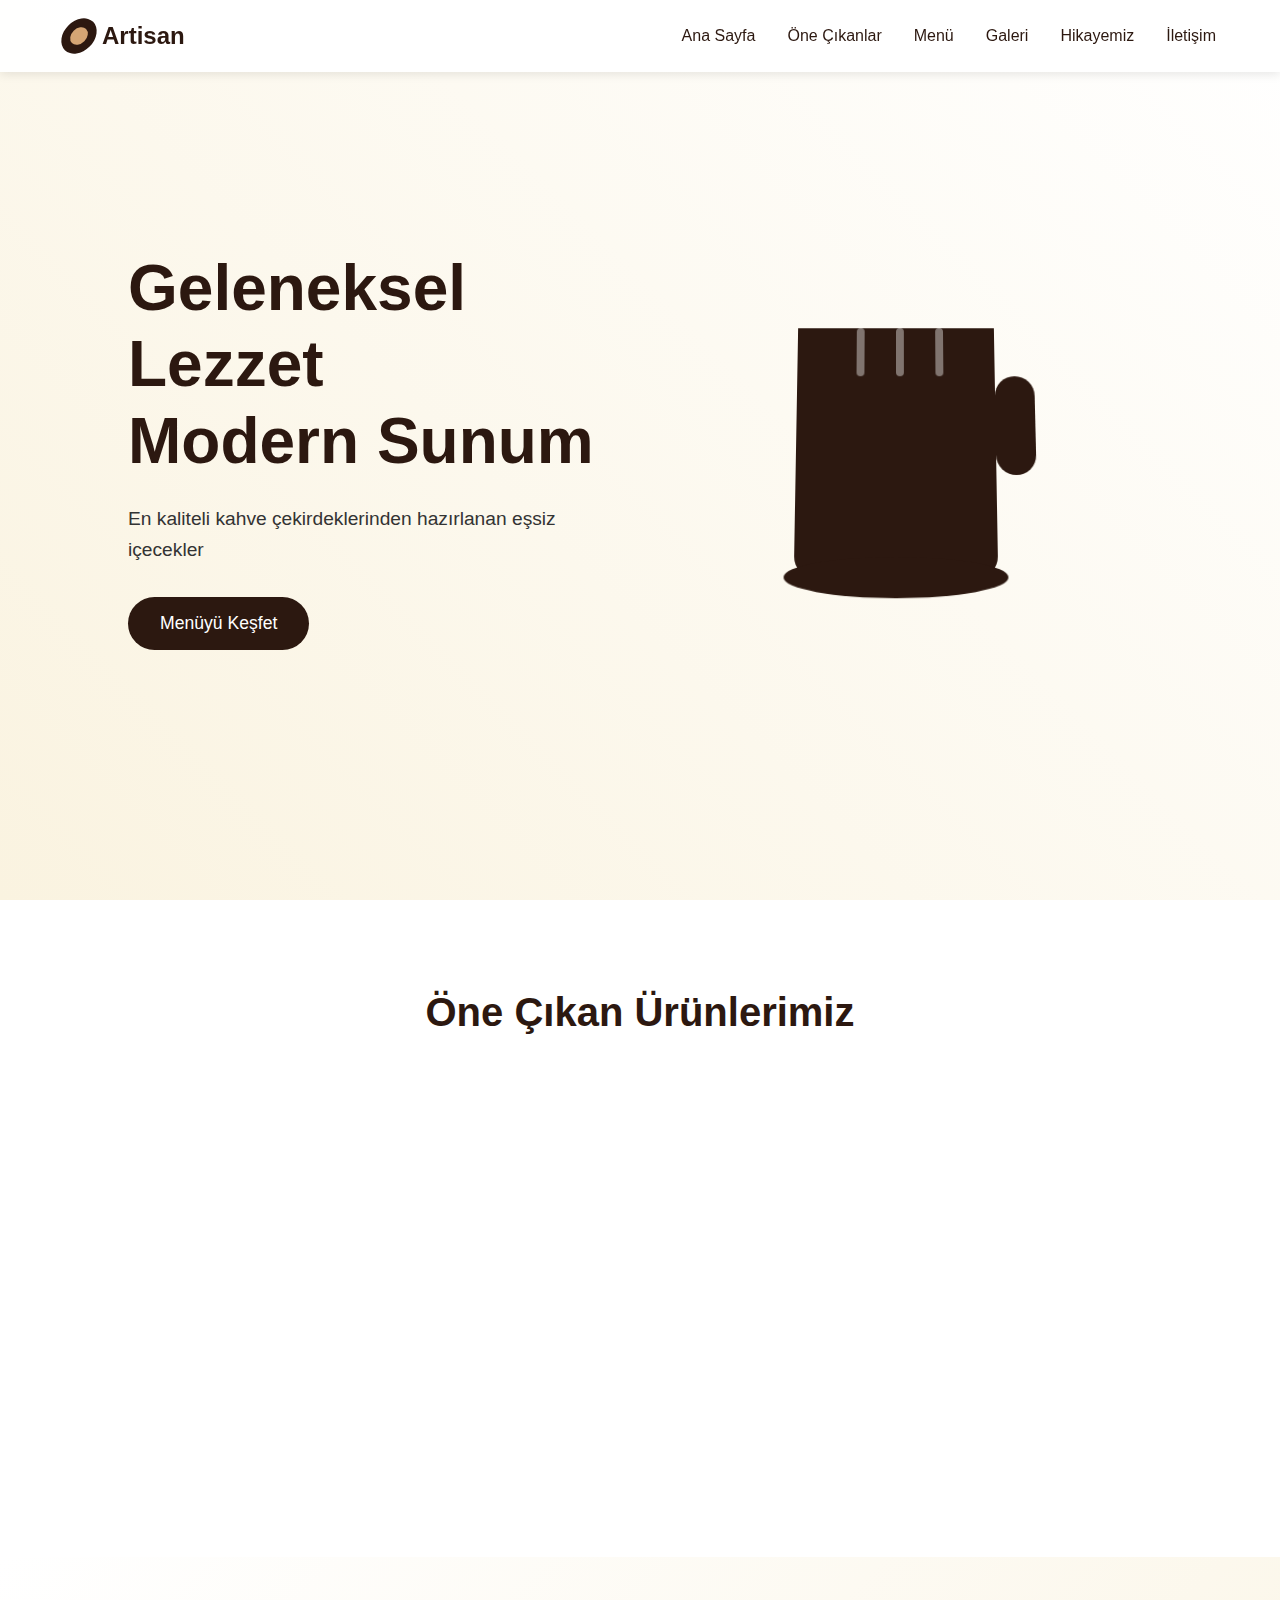
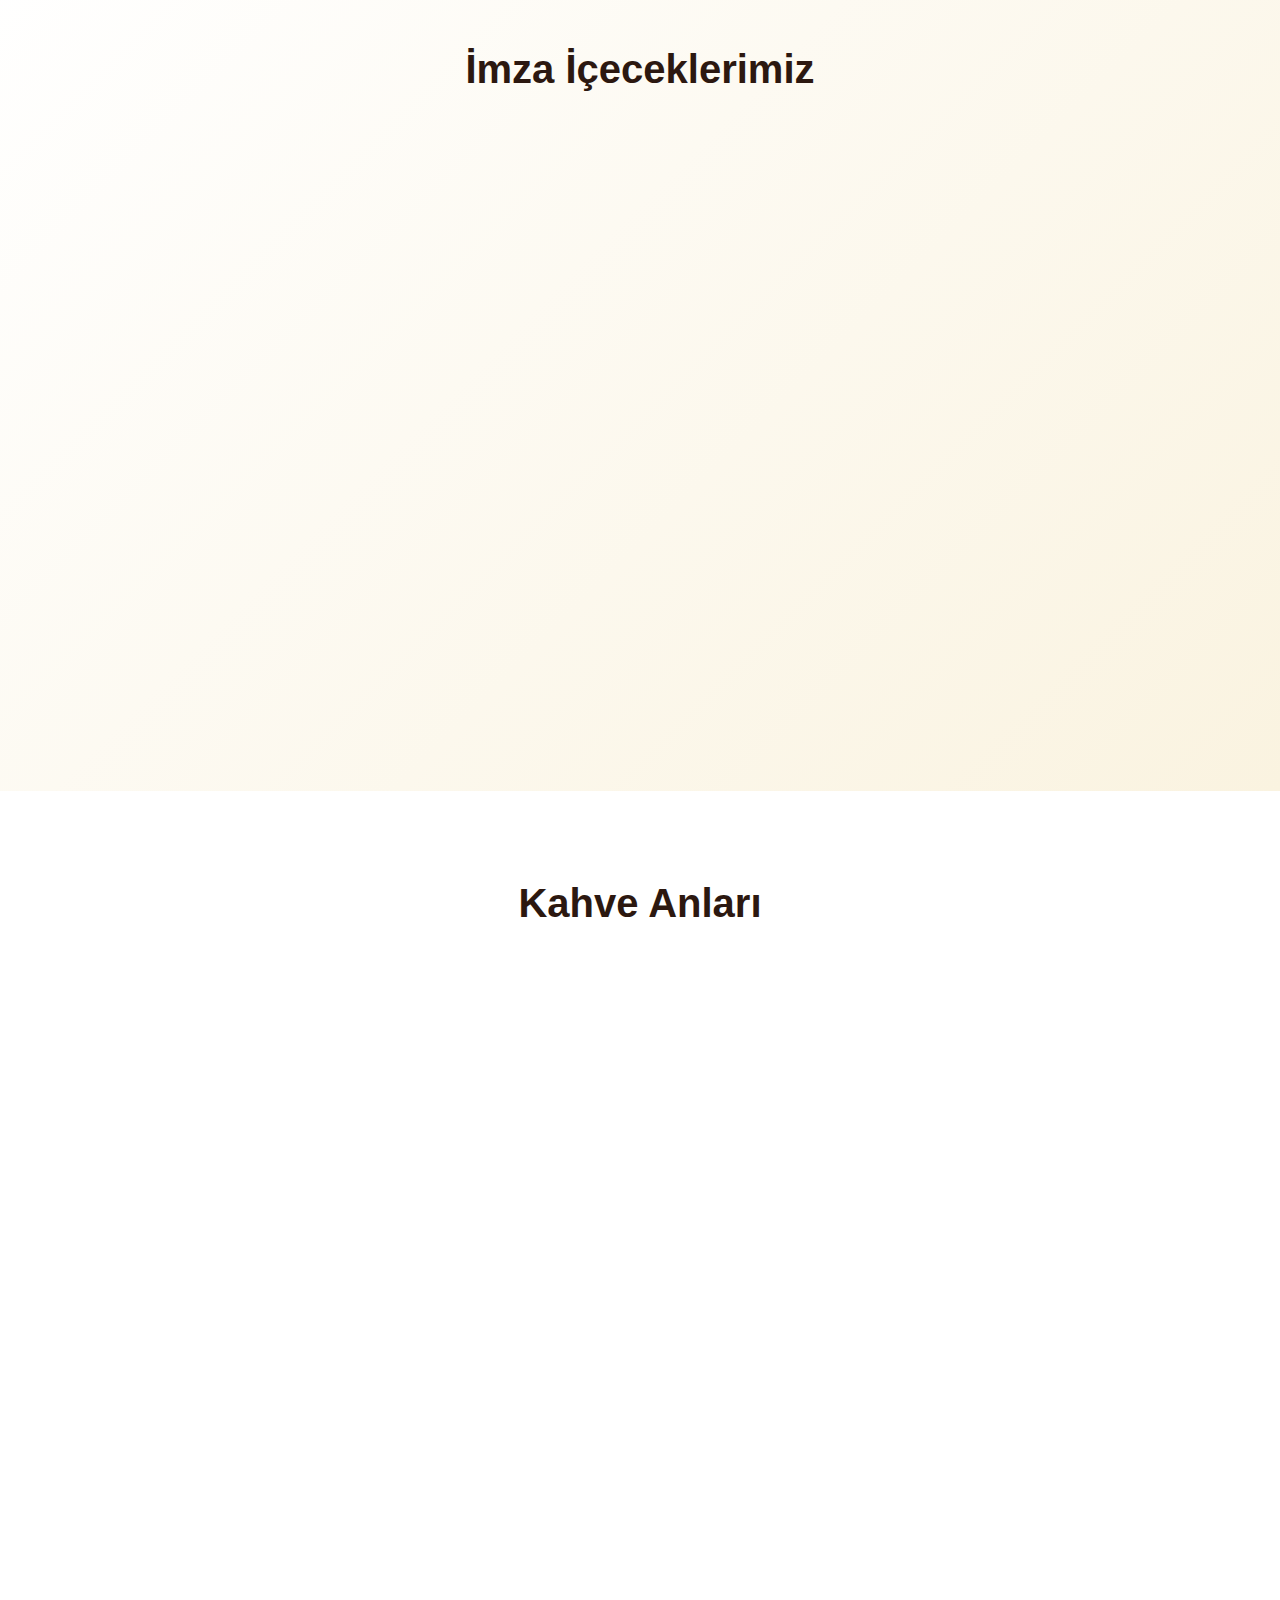
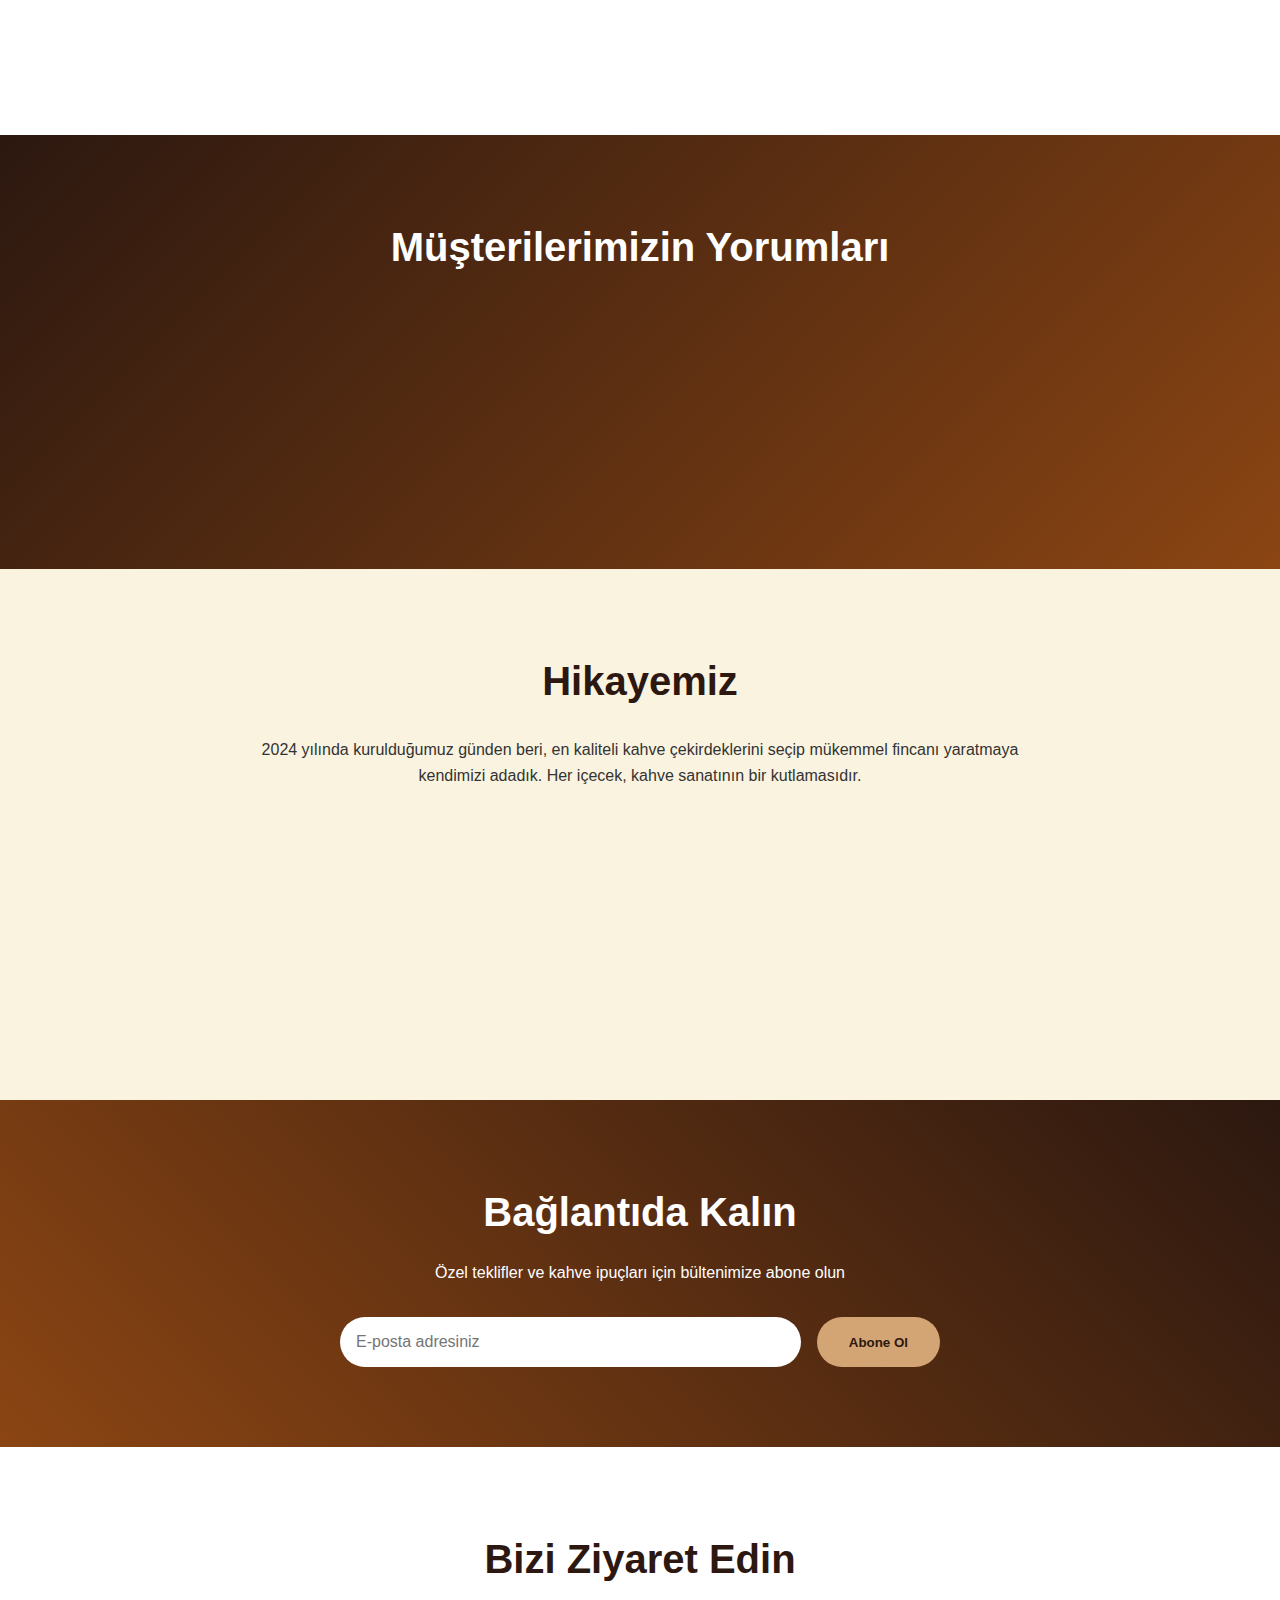
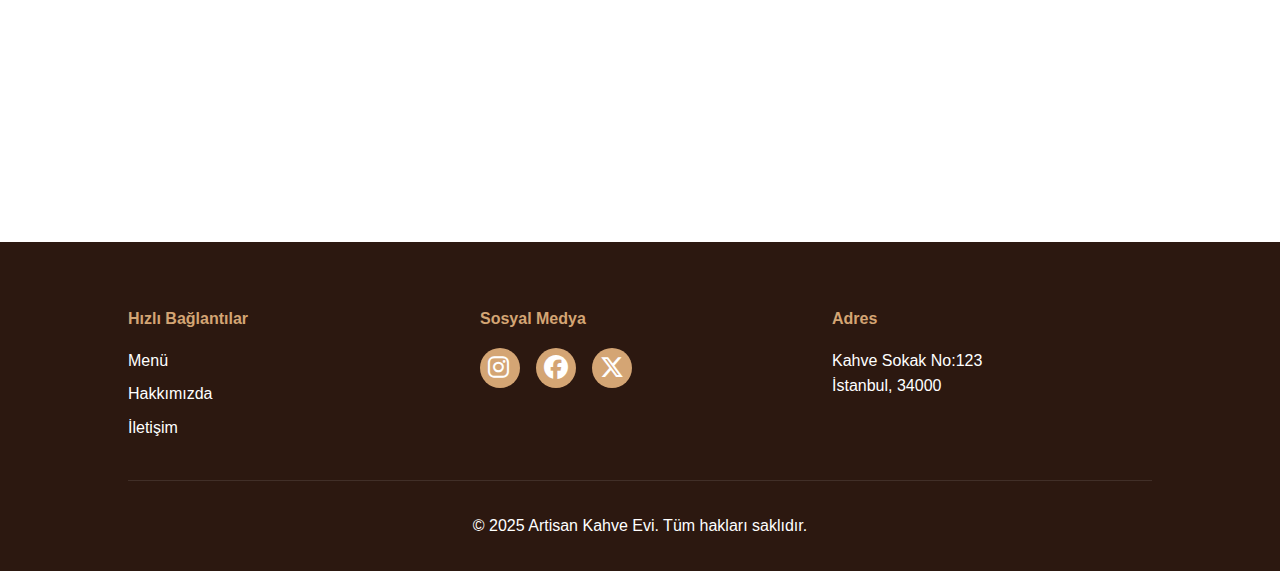
==== index.html @ bd9f1174 "Add files via upload" ====
<!DOCTYPE html>
<html lang="tr">
<head>
    <meta charset="UTF-8">
    <meta name="viewport" content="width=device-width, initial-scale=1.0">
    <title>Artisan Kahve Evi</title>
    <link rel="stylesheet" href="css/style.css">
    <link rel="stylesheet" href="https://cdnjs.cloudflare.com/ajax/libs/font-awesome/6.7.2/css/all.min.css" integrity="sha512-Evv84Mr4kqVGRNSgIGL/F/aIDqQb7xQ2vcrdIwxfjThSH8CSR7PBEakCr51Ck+w+/U6swU2Im1vVX0SVk9ABhg==" crossorigin="anonymous" referrerpolicy="no-referrer" />
</head>
<body>
    <nav class="navbar">
        <div class="logo">
            <div class="coffee-bean">
                <div class="bean-inner"></div>
            </div>
            <span>Artisan</span>
        </div>
        <div class="nav-links">
            <a href="#home">Ana Sayfa</a>
            <a href="#featured">Öne Çıkanlar</a>
            <a href="#menu">Menü</a>
            <a href="#gallery">Galeri</a>
            <a href="#story">Hikayemiz</a>
            <a href="#contact">İletişim</a>
        </div>
        <div class="mobile-menu-btn">
            <span></span>
            <span></span>
            <span></span>
        </div>
    </nav>

    <section id="home" class="hero">
        <div class="hero-content">
            <h1>Geleneksel Lezzet<br>Modern Sunum</h1>
            <p>En kaliteli kahve çekirdeklerinden hazırlanan eşsiz içecekler</p>
            <button class="cta-button">Menüyü Keşfet</button>
        </div>
        <div class="coffee-art">
            <div class="coffee-cup">
                <div class="steam"></div>
                <div class="steam"></div>
                <div class="steam"></div>
            </div>
        </div>
    </section>

    <section id="featured" class="featured">
        <h2>Öne Çıkan Ürünlerimiz</h2>
        <div class="featured-grid">
            <div class="featured-item" data-aos="fade-up">
                <div class="featured-image beans">
                    <img src="https://images.unsplash.com/photo-1450024529642-858b23834369?w=600&auto=format&fit=crop&q=60&ixlib=rb-4.0.3&ixid=M3wxMjA3fDB8MHxzZWFyY2h8MTR8fGhvdCUyMGJldmVyYWdlfGVufDB8fDB8fHww" alt="">
                </div>
                <h3>Özel Kahve Çekirdekleri</h3>
                <p>Etiyopya Yirgacheffe</p>
                <span class="price">320₺/paket</span>
            </div>
            <div class="featured-item" data-aos="fade-up" data-aos-delay="100">
                <div class="featured-image equipment">
                    <img src="https://images.unsplash.com/photo-1565428498507-6938cf6ff3ed?w=600&auto=format&fit=crop&q=60&ixlib=rb-4.0.3&ixid=M3wxMjA3fDB8MHxzZWFyY2h8MjN8fGhvdCUyMGJldmVyYWdlfGVufDB8fDB8fHww" alt="">
                </div>
                <h3>Demleme Ekipmanları</h3>
                <p>Chemex Pour Over</p>
                <span class="price">850₺</span>
            </div>
            <div class="featured-item" data-aos="fade-up" data-aos-delay="200">
                <div class="featured-image subscription">
                    <img src="https://images.unsplash.com/photo-1561394026-0f29a9f0829c?w=600&auto=format&fit=crop&q=60&ixlib=rb-4.0.3&ixid=M3wxMjA3fDB8MHxzZWFyY2h8MzJ8fGhvdCUyMGJldmVyYWdlfGVufDB8fDB8fHww" alt="">
                </div>
                <h3>Kahve Aboneliği</h3>
                <p>Aylık Özel Seçim</p>
                <span class="price">450₺/ay</span>
            </div>
        </div>
    </section>

    <section id="menu" class="menu">
        <h2>İmza İçeceklerimiz</h2>
        <div class="menu-grid">
            <div class="menu-item" data-aos="fade-right">
                <div class="menu-icon espresso">
                    <i class="fa-solid fa-mug-hot"></i>
                </div>
                <h3>Türk Kahvesi</h3>
                <p>Geleneksel yöntemle</p>
                <span class="price">45₺</span>
            </div>
            <div class="menu-item" data-aos="fade-right" data-aos-delay="100">
                <div class="menu-icon latte"> <i class="fa-solid fa-mug-hot"></i></div>
                <h3>Vanilyalı Latte</h3>
                <p>Kadife köpüklü</p>
                <span class="price">65₺</span>
            </div>
            <div class="menu-item" data-aos="fade-right" data-aos-delay="200">
                <div class="menu-icon pour-over"> <i class="fa-solid fa-mug-hot"></i></div>
                <h3>Pour Over</h3>
                <p>El yapımı demleme</p>
                <span class="price">55₺</span>
            </div>
            <div class="menu-item" data-aos="fade-right" data-aos-delay="300">
                <div class="menu-icon cold-brew"> <i class="fa-solid fa-mug-hot"></i></div>
                <h3>Soğuk Demleme</h3>
                <p>24 saat demleme</p>
                <span class="price">60₺</span>
            </div>
        </div>
    </section>

    <section id="gallery" class="gallery">
        <h2>Kahve Anları</h2>
        <div class="gallery-grid">
            <div class="gallery-item" data-aos="zoom-in">
                <img src="https://images.unsplash.com/photo-1680853413523-65c7d70944ec?w=600&auto=format&fit=crop&q=60&ixlib=rb-4.0.3&ixid=M3wxMjA3fDB8MHxzZWFyY2h8M3x8JUMzJTk2emVsJTIwS2FodmUlMjAlQzMlODdla2lyZGVrbGVyaXxlbnwwfHwwfHx8MA%3D%3D" alt="Kahve Sanatı" />
            </div>
            <div class="gallery-item" data-aos="zoom-in" data-aos-delay="100">
                <img src="https://images.unsplash.com/photo-1645262458871-ef8d517745ca?w=600&auto=format&fit=crop&q=60&ixlib=rb-4.0.3&ixid=M3wxMjA3fDB8MHxzZWFyY2h8MTJ8fCVDMyU5NnplbCUyMEthaHZlJTIwJUMzJTg3ZWtpcmRla2xlcml8ZW58MHx8MHx8fDA%3D" alt="Kahve Dükkanı" />
            </div>
            <div class="gallery-item" data-aos="zoom-in" data-aos-delay="200">
                <img src="https://plus.unsplash.com/premium_photo-1674327105074-46dd8319164b?w=600&auto=format&fit=crop&q=60&ixlib=rb-4.0.3&ixid=M3wxMjA3fDB8MHxzZWFyY2h8NXx8Y29mZmVlfGVufDB8fDB8fHww" alt="Kahve Çekirdekleri" />
            </div>
            <div class="gallery-item" data-aos="zoom-in" data-aos-delay="300">
                <img src="https://images.unsplash.com/photo-1608735484559-50aa06c9478c?w=600&auto=format&fit=crop&q=60&ixlib=rb-4.0.3&ixid=M3wxMjA3fDB8MHxzZWFyY2h8NHx8aG90JTIwYmV2ZXJhZ2V8ZW58MHx8MHx8fDA%3D" alt="Kahve Demleme" />
            </div>
            <div class="gallery-item" data-aos="zoom-in" data-aos-delay="300">
                <img src="https://images.unsplash.com/photo-1481391032119-d89fee407e44?w=600&auto=format&fit=crop&q=60&ixlib=rb-4.0.3&ixid=M3wxMjA3fDB8MHxzZWFyY2h8MzF8fGhvdCUyMGJldmVyYWdlfGVufDB8fDB8fHww" alt="Kahve Demleme" />
            </div>
            <div class="gallery-item" data-aos="zoom-in" data-aos-delay="300">
                <img src="https://plus.unsplash.com/premium_photo-1695945388510-b736e711c331?w=600&auto=format&fit=crop&q=60&ixlib=rb-4.0.3&ixid=M3wxMjA3fDB8MHxzZWFyY2h8MzN8fGhvdCUyMGJldmVyYWdlfGVufDB8fDB8fHww" alt="Kahve Demleme" />
            </div>
        </div>
    </section>

    <section id="testimonials" class="testimonials">
        <h2>Müşterilerimizin Yorumları</h2>
        <div class="testimonials-grid">
            <div class="testimonial" data-aos="fade-up">
                <div class="quote">"Şehirdeki en iyi kahve! Kalite ve özen görülmeye değer."</div>
                <div class="author">- Ayşe Yılmaz</div>
            </div>
            <div class="testimonial" data-aos="fade-up" data-aos-delay="100">
                <div class="quote">"Soğuk demlemeleri sabah rutinime yeni bir anlam kattı."</div>
                <div class="author">- Mehmet Can</div>
            </div>
            <div class="testimonial" data-aos="fade-up" data-aos-delay="200">
                <div class="quote">"Kahve tutkunları için cennet. Ambiyans ve servis mükemmel."</div>
                <div class="author">- Zeynep Kaya</div>
            </div>
        </div>
    </section>

    <section id="story" class="story">
        <div class="story-content">
            <h2>Hikayemiz</h2>
            <p>2024 yılında kurulduğumuz günden beri, en kaliteli kahve çekirdeklerini seçip mükemmel fincanı yaratmaya kendimizi adadık. Her içecek, kahve sanatının bir kutlamasıdır.</p>
        </div>
        <div class="coffee-journey">
            <div class="journey-step" data-aos="fade-right">
                <div class="step-icon source"></div>
                <h4>Kaynak</h4>
                <p>Çiftçilerle doğrudan ticaret</p>
            </div>
            <div class="journey-step" data-aos="fade-right" data-aos-delay="100">
                <div class="step-icon roast"></div>
                <h4>Kavurma</h4>
                <p>Küçük parti mükemmellik</p>
            </div>
            <div class="journey-step" data-aos="fade-right" data-aos-delay="200">
                <div class="step-icon brew"></div>
                <h4>Demleme</h4>
                <p>Hassasiyetle hazırlama</p>
            </div>
        </div>
    </section>

    <section id="newsletter" class="newsletter">
        <div class="newsletter-content">
            <h2>Bağlantıda Kalın</h2>
            <p>Özel teklifler ve kahve ipuçları için bültenimize abone olun</p>
            <form class="newsletter-form" id="newsletterForm">
                <input type="email" placeholder="E-posta adresiniz" required>
                <button type="submit">Abone Ol</button>
            </form>
        </div>
    </section>

    <section id="contact" class="contact">
        <h2>Bizi Ziyaret Edin</h2>
        <div class="contact-info">
            <div class="address" data-aos="fade-up">
                <h3>Konum</h3>
                <p>Kahve Sokak No:123<br>Merkez Mahallesi<br>İstanbul, 34000</p>
            </div>
            <div class="hours" data-aos="fade-up" data-aos-delay="100">
                <h3>Çalışma Saatleri</h3>
                <p>Pzt-Cum: 07:00 - 22:00<br>Cmt-Paz: 09:00 - 23:00</p>
            </div>
            <div class="contact-details" data-aos="fade-up" data-aos-delay="200">
                <h3>İletişim</h3>
                <p>E-posta: merhaba@artisankahve.com<br>Tel: (0212) 123 4567</p>
            </div>
        </div>
    </section>

    <footer>
        <div class="footer-content">
            <div class="footer-sections">
                <div class="footer-section">
                    <h4>Hızlı Bağlantılar</h4>
                    <a href="#menu">Menü</a>
                    <a href="#story">Hakkımızda</a>
                    <a href="#contact">İletişim</a>
                </div>
                <div class="footer-section">
                    <h4>Sosyal Medya</h4>
                    <div class="social-links">
                        <a href="#" class="social-icon instagram"><i class="fa-brands fa-instagram"></i></a>
                        <a href="#" class="social-icon facebook"> <i class="fa-brands fa-facebook"></i></a>
                        <a href="#" class="social-icon twitter"> <i class="fa-brands fa-x-twitter"></i></a>
                    </div>
                </div>
                <div class="footer-section">
                    <h4>Adres</h4>
                    <p>Kahve Sokak No:123<br>İstanbul, 34000</p>
                </div>
            </div>
            <div class="footer-bottom">
                <p>&copy; 2025 Artisan Kahve Evi. Tüm hakları saklıdır.</p>
            </div>
        </div>
    </footer>

    <script src="js/main.js"></script>
</body>
</html>
---- css/style.css ----
:root {
    --primary: #2C1810;
    --secondary: #D4A574;
    --accent: #8B4513;
    --background: #FAF3E0;
    --text: #333333;
}

* {
    margin: 0;
    padding: 0;
    box-sizing: border-box;
}

body {
    font-family: 'Segoe UI', Tahoma, Geneva, Verdana, sans-serif;
    background-color: var(--background);
    color: var(--text);
    line-height: 1.6;
}

/* Navbar Styles */
.navbar {
    position: fixed;
    top: 0;
    width: 100%;
    padding: 1rem 5%;
    background: rgba(255, 255, 255, 0.95);
    display: flex;
    justify-content: space-between;
    align-items: center;
    z-index: 1000;
    box-shadow: 0 2px 10px rgba(0, 0, 0, 0.1);
    transition: background-color 0.3s ease, box-shadow 0.3s ease;
}

.navbar.scrolled {
    background: rgba(255, 255, 255, 0.98);
    box-shadow: 0 2px 15px rgba(0, 0, 0, 0.1);
}

.logo {
    display: flex;
    align-items: center;
    gap: 0.5rem;
}

.coffee-bean {
    width: 30px;
    height: 40px;
    background: var(--primary);
    border-radius: 50%;
    position: relative;
    transform: rotate(45deg);
}

.bean-inner {
    position: absolute;
    width: 15px;
    height: 20px;
    background: var(--secondary);
    border-radius: 50%;
    top: 50%;
    left: 50%;
    transform: translate(-50%, -50%);
}

.logo span {
    font-size: 1.5rem;
    font-weight: bold;
    color: var(--primary);
}

.nav-links {
    display: flex;
    gap: 2rem;
}

.nav-links a {
    text-decoration: none;
    color: var(--primary);
    font-weight: 500;
    transition: color 0.3s ease;
}

.nav-links a:hover {
    color: var(--secondary);
}

/* Mobile Menu Button */
.mobile-menu-btn {
    display: none;
    flex-direction: column;
    gap: 6px;
    cursor: pointer;
    padding: 10px;
}

.mobile-menu-btn span {
    display: block;
    width: 25px;
    height: 2px;
    background: var(--primary);
    transition: 0.3s all;
}

.mobile-menu-btn.active span:nth-child(1) {
    transform: rotate(45deg) translate(8px, 8px);
}

.mobile-menu-btn.active span:nth-child(2) {
    opacity: 0;
}

.mobile-menu-btn.active span:nth-child(3) {
    transform: rotate(-45deg) translate(7px, -7px);
}

/* Hero Section */
.hero {
    min-height: 100vh;
    display: grid;
    grid-template-columns: 1fr 1fr;
    align-items: center;
    padding: 0 10%;
    background: linear-gradient(45deg, var(--background), #fff);
}

.hero-content {
    padding-right: 2rem;
}

.hero h1 {
    font-size: 4rem;
    color: var(--primary);
    line-height: 1.2;
    margin-bottom: 1.5rem;
}

.hero p {
    font-size: 1.2rem;
    margin-bottom: 2rem;
}

.cta-button {
    padding: 1rem 2rem;
    font-size: 1.1rem;
    background: var(--primary);
    color: white;
    border: none;
    border-radius: 30px;
    cursor: pointer;
    transition: transform 0.3s ease;
}

.cta-button:hover {
    transform: translateY(-2px);
}

/* Coffee Cup Animation */
.coffee-art {
    position: relative;
    display: flex;
    justify-content: center;
    align-items: center;
    height: 100%;
}

.coffee-cup {
    width: 200px;
    height: 250px;
    background: var(--primary);
    border-radius: 0 0 20px 20px;
    position: relative;
    transform: perspective(500px) rotateX(5deg);
}

.coffee-cup::before {
    content: '';
    position: absolute;
    width: 220px;
    height: 40px;
    background: var(--primary);
    bottom: -20px;
    left: -10px;
    border-radius: 50%;
}

.coffee-cup::after {
    content: '';
    position: absolute;
    width: 40px;
    height: 100px;
    background: var(--primary);
    right: -40px;
    top: 50px;
    border-radius: 20px;
}

.steam {
    position: absolute;
    width: 8px;
    height: 50px;
    background: rgba(255, 255, 255, 0.4);
    border-radius: 4px;
    animation: steam 3s infinite;
}

.steam:nth-child(1) {
    left: 30%;
    animation-delay: 0.2s;
}

.steam:nth-child(2) {
    left: 50%;
    animation-delay: 0.6s;
}

.steam:nth-child(3) {
    left: 70%;
    animation-delay: 0.4s;
}

@keyframes steam {
    0% {
        height: 50px;
        opacity: 0.8;
    }

    50% {
        height: 80px;
        opacity: 0.4;
    }

    100% {
        height: 50px;
        opacity: 0;
        transform: translateY(-100px) scale(2);
    }
}

/* Featured Section */
.featured {
    padding: 5rem 10%;
    background: white;
}

.featured h2 {
    text-align: center;
    color: var(--primary);
    font-size: 2.5rem;
    margin-bottom: 3rem;
}

.featured-grid {
    display: grid;
    grid-template-columns: repeat(3, 1fr);
    gap: 2rem;
}

.featured-item {
    text-align: center;
    padding: 2rem;
    border-radius: 15px;
    background: var(--background);
    transition: transform 0.3s ease;
}

.featured-item:hover {
    transform: translateY(-5px);
}

.featured-image {
    width: 200px;
    height: 200px;
    margin: 0 auto 1.5rem;
    border-radius: 50%;
    background-color: var(--secondary);
    position: relative;
    overflow: hidden;
}

/* Menu Section */
.menu {
    padding: 5rem 10%;
    background: linear-gradient(135deg, #fff, var(--background));
}

.menu h2 {
    text-align: center;
    color: var(--primary);
    font-size: 2.5rem;
    margin-bottom: 3rem;
}

.menu-grid {
    display: grid;
    grid-template-columns: repeat(auto-fit, minmax(250px, 1fr));
    gap: 2rem;
}

.menu-item {
    background: white;
    padding: 2rem;
    border-radius: 15px;
    text-align: center;
    transition: transform 0.3s ease;
    box-shadow: 0 4px 15px rgba(0, 0, 0, 0.1);
}

.menu-item:hover {
    transform: translateY(-5px);
}

.menu-icon {
    width: 80px;
    height: 80px;
    margin: 0 auto 1rem;
    background: var(--secondary);
    border-radius: 50%;
    position: relative;
    display: flex;
    align-self: center;
    justify-content: center;
}

.menu-item h3 {
    color: var(--primary);
    margin-bottom: 0.5rem;
}

.price {
    display: block;
    color: var(--accent);
    font-weight: bold;
    margin-top: 1rem;
    position: relative;
    opacity: 0;
    transform: translateY(20px);
    transition: opacity 0.5s ease, transform 0.5s ease;
}

.price.animate {
    opacity: 1;
    transform: translateY(0);
}

.fa-mug-hot {
    font-size: 28px;
    display: flex;
    align-items: center;
    justify-content: center;
    padding: 25px 0;
}

/* Gallery Section */
.gallery {
    padding: 5rem 10%;
    background: white;
}

.gallery h2 {
    text-align: center;
    color: var(--primary);
    font-size: 2.5rem;
    margin-bottom: 3rem;
}

.gallery-grid {
    display: grid;
    grid-template-columns: repeat(auto-fit, minmax(300px, 1fr));
    gap: 2rem;
}

.gallery-item {
    position: relative;
    overflow: hidden;
    border-radius: 15px;
    aspect-ratio: 1;
    cursor: pointer;
}

.gallery-item img {
    width: 100%;
    height: 100%;
    object-fit: cover;
    transition: transform 0.3s ease;
}

.gallery-item:hover img {
    transform: scale(1.1);
}

/* Animation Classes */
[data-aos] {
    opacity: 0;
    transform: translateY(30px);
    transition: opacity 0.6s ease, transform 0.6s ease;
}

[data-aos].animate {
    opacity: 1;
    transform: translateY(0);
}

/* Testimonials Section */
.testimonials {
    padding: 5rem 10%;
    background: linear-gradient(135deg, var(--primary), var(--accent));
    color: white;
}

.testimonials h2 {
    text-align: center;
    font-size: 2.5rem;
    margin-bottom: 3rem;
}

.testimonials-grid {
    display: grid;
    grid-template-columns: repeat(auto-fit, minmax(300px, 1fr));
    gap: 2rem;
}

.testimonial {
    background: rgba(255, 255, 255, 0.1);
    padding: 2rem;
    border-radius: 15px;
    text-align: center;
}

.quote {
    font-size: 1.1rem;
    font-style: italic;
    margin-bottom: 1rem;
}

.author {
    font-weight: bold;
    color: var(--secondary);
}

/* Story Section */
.story {
    padding: 5rem 10%;
    background: var(--background);
}

.story-content {
    text-align: center;
    max-width: 800px;
    margin: 0 auto 4rem;
}

.story h2 {
    font-size: 2.5rem;
    color: var(--primary);
    margin-bottom: 1.5rem;
}

.coffee-journey {
    display: grid;
    grid-template-columns: repeat(3, 1fr);
    gap: 2rem;
}

.journey-step {
    text-align: center;
}

.step-icon {
    width: 100px;
    height: 100px;
    background: var(--secondary);
    border-radius: 50%;
    margin: 0 auto 1rem;
}

/* Newsletter Section */
.newsletter {
    padding: 5rem 10%;
    background: linear-gradient(45deg, var(--accent), var(--primary));
    color: white;
    text-align: center;
}

.newsletter-content {
    max-width: 600px;
    margin: 0 auto;
}

.newsletter h2 {
    font-size: 2.5rem;
    margin-bottom: 1rem;
}

.newsletter p {
    margin-bottom: 2rem;
}

.newsletter-form {
    display: flex;
    gap: 1rem;
}

.newsletter-form input {
    flex: 1;
    padding: 1rem;
    border: none;
    border-radius: 30px;
    font-size: 1rem;
}

.newsletter-form button {
    padding: 1rem 2rem;
    background: var(--secondary);
    color: var(--primary);
    border: none;
    border-radius: 30px;
    font-weight: bold;
    cursor: pointer;
    transition: transform 0.3s ease;
    position: relative;
    overflow: hidden;
}

.newsletter-form button:hover {
    transform: translateY(-2px);
}

.newsletter-form button::after {
    content: '';
    position: absolute;
    width: 100%;
    height: 100%;
    top: 0;
    left: -100%;
    background: linear-gradient(90deg, transparent, rgba(255, 255, 255, 0.2), transparent);
    transition: 0.3s;
}

.newsletter-form button:hover::after {
    left: 100%;
}

/* Contact Section */
.contact {
    padding: 5rem 10%;
    background: white;
    text-align: center;
}

.contact h2 {
    color: var(--primary);
    font-size: 2.5rem;
    margin-bottom: 3rem;
}

.contact-info {
    display: grid;
    grid-template-columns: repeat(3, 1fr);
    gap: 4rem;
}

.contact-info h3 {
    color: var(--accent);
    margin-bottom: 1rem;
}

/* Footer */
footer {
    background: var(--primary);
    color: white;
    padding: 4rem 10% 2rem;
}

.footer-sections {
    display: grid;
    grid-template-columns: repeat(3, 1fr);
    gap: 2rem;
    margin-bottom: 2rem;
}

.footer-section h4 {
    color: var(--secondary);
    margin-bottom: 1rem;
}

.footer-section a {
    color: white;
    text-decoration: none;
    display: block;
    margin-bottom: 0.5rem;
}

.social-links {
    display: flex;
    gap: 1rem;
}

.social-icon {
    width: 40px;
    height: 40px;
    background: var(--secondary);
    border-radius: 50%;
    transition: transform 0.3s ease;
}

.social-icon i {
    font-size: 1.5rem;
    color: white;
    text-align: center;
    margin: 0 auto;
    padding: 7.6px ;
}

.social-icon:hover {
    transform: translateY(-3px);
}

.footer-bottom {
    text-align: center;
    padding-top: 2rem;
    border-top: 1px solid rgba(255, 255, 255, 0.1);
}

/* Responsive Design */
@media (max-width: 1024px) {
    .featured-grid {
        grid-template-columns: repeat(2, 1fr);
    }
}

@media (max-width: 768px) {
    .hero {
        grid-template-columns: 1fr;
        text-align: center;
        padding-top: 100px;
    }

    .hero-content {
        padding-right: 0;
    }

    .coffee-art {
        margin-top: 2rem;
    }

    .mobile-menu-btn {
        display: flex;
        z-index: 1000;
    }

    .nav-links {
        position: fixed;
        top: 0;
        right: -100%;
        height: 100vh;
        width: 70%;
        background: white;
        flex-direction: column;
        padding: 80px 40px;
        transition: 0.3s all ease-in-out;
        box-shadow: -5px 0 15px rgba(0, 0, 0, 0.1);
    }

    .nav-links.active {
        right: 0;
    }

    .nav-links a {
        padding: 15px 0;
        font-size: 1.2rem;
    }

    .featured-grid {
        grid-template-columns: 1fr;
    }

    .contact-info {
        grid-template-columns: 1fr;
        gap: 2rem;
    }

    .footer-sections {
        grid-template-columns: 1fr;
        text-align: center;
    }

    .social-links {
        justify-content: center;
    }
}

@media (max-width: 480px) {
    .hero h1 {
        font-size: 3rem;
    }

    .menu-grid {
        grid-template-columns: 1fr;
    }

    .coffee-journey {
        grid-template-columns: 1fr;
    }

    .newsletter-form {
        flex-direction: column;
    }
}
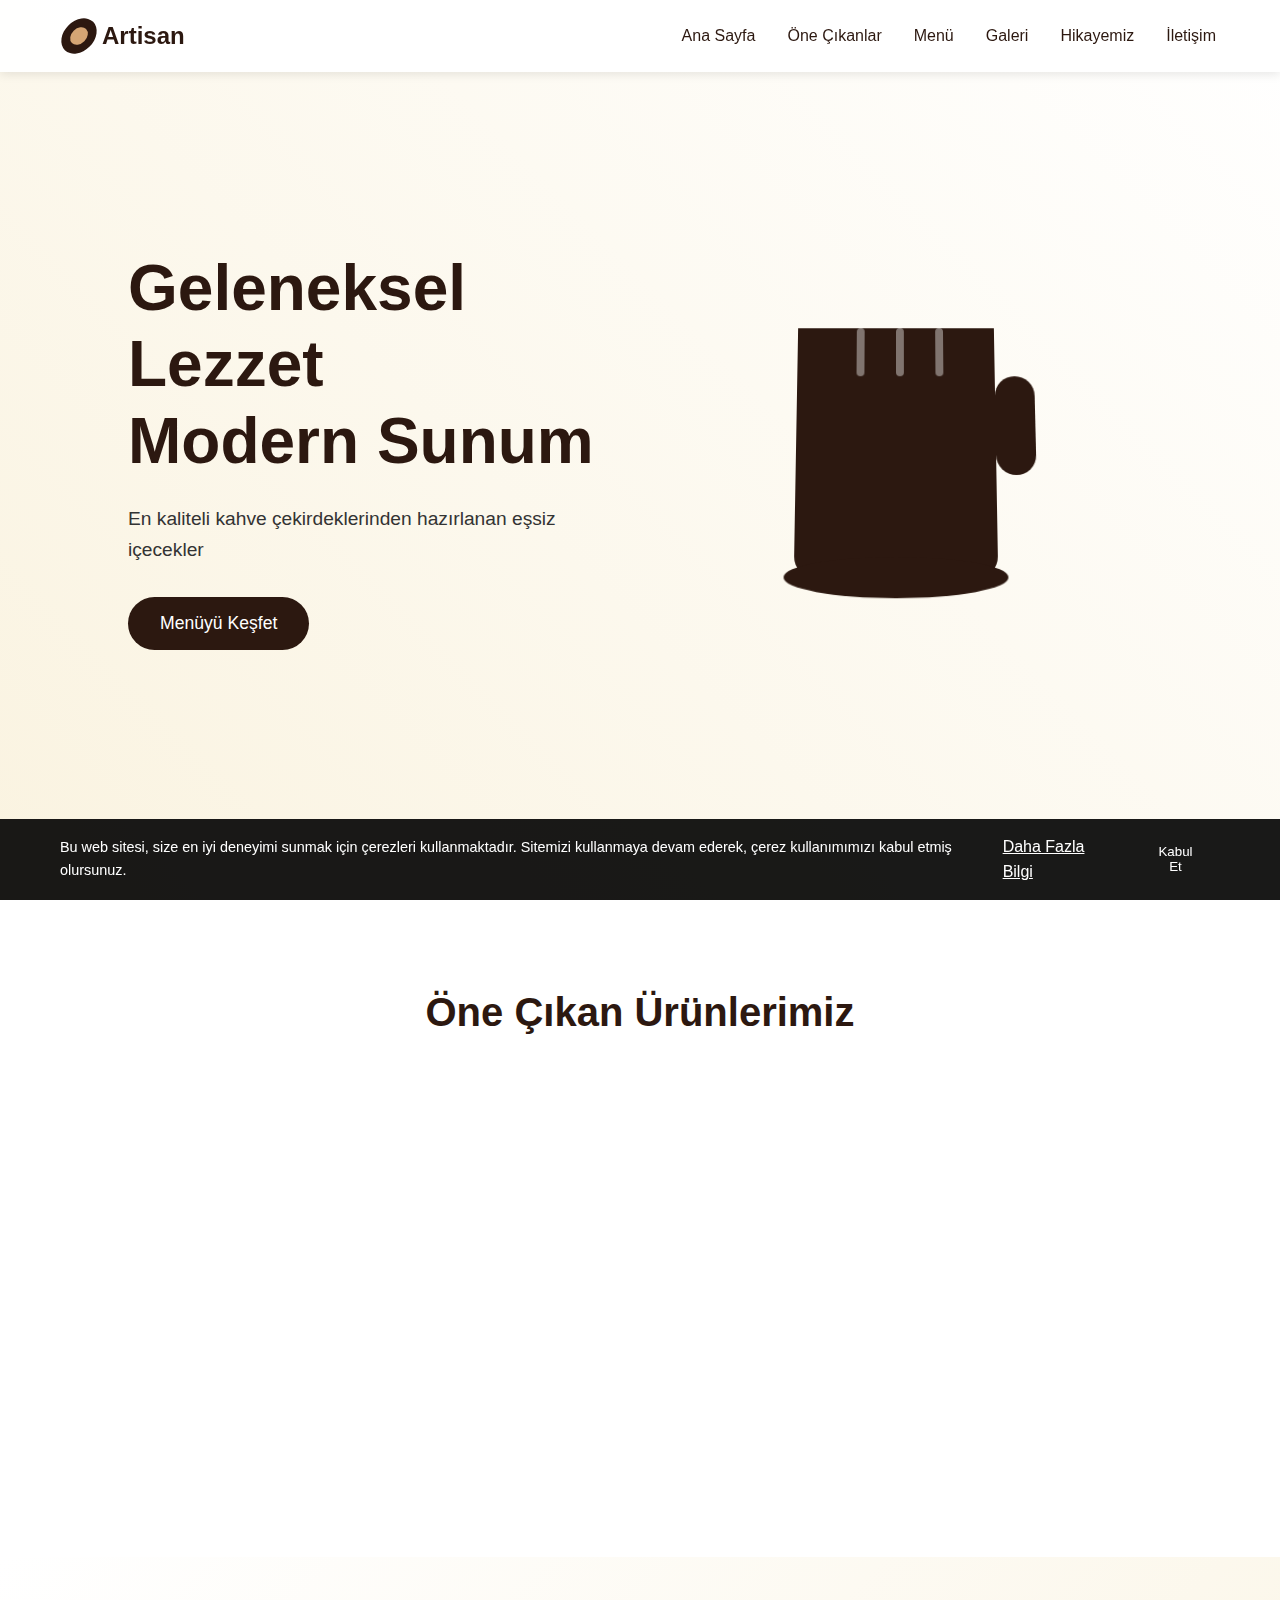
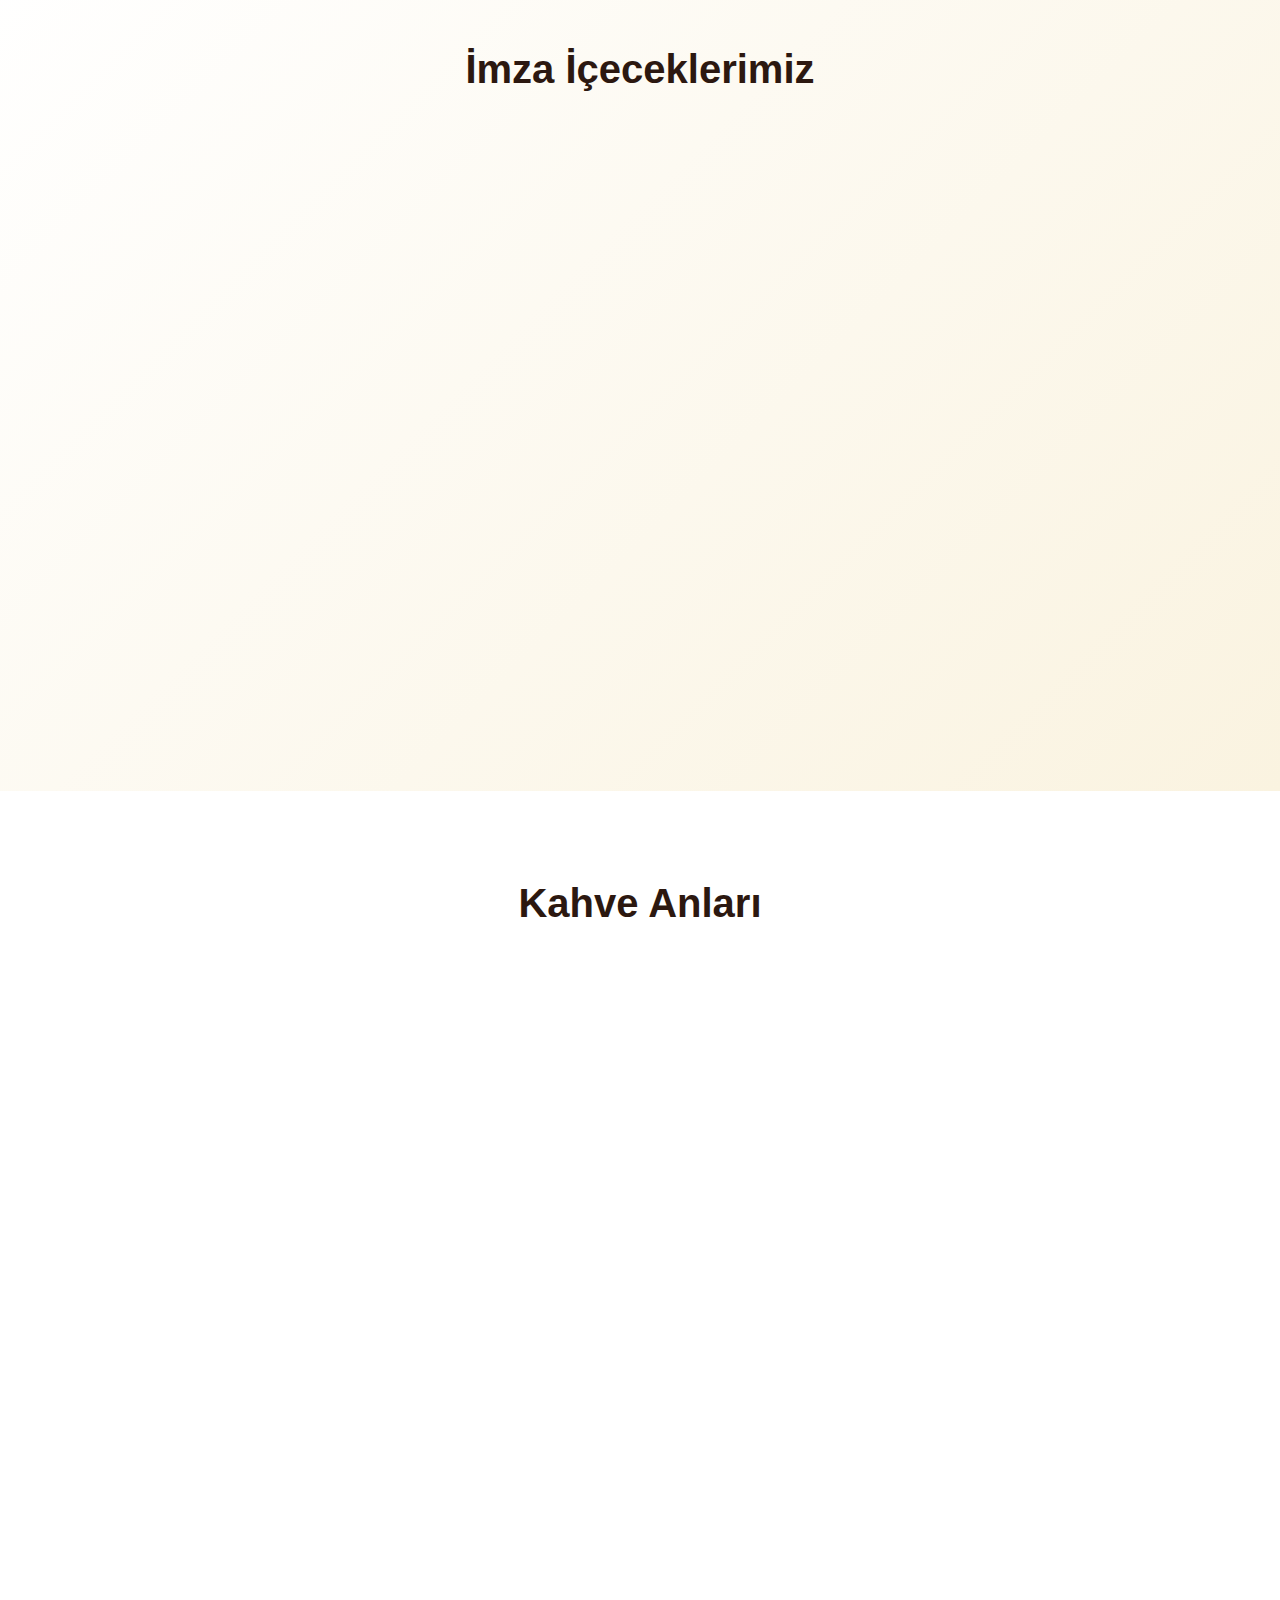
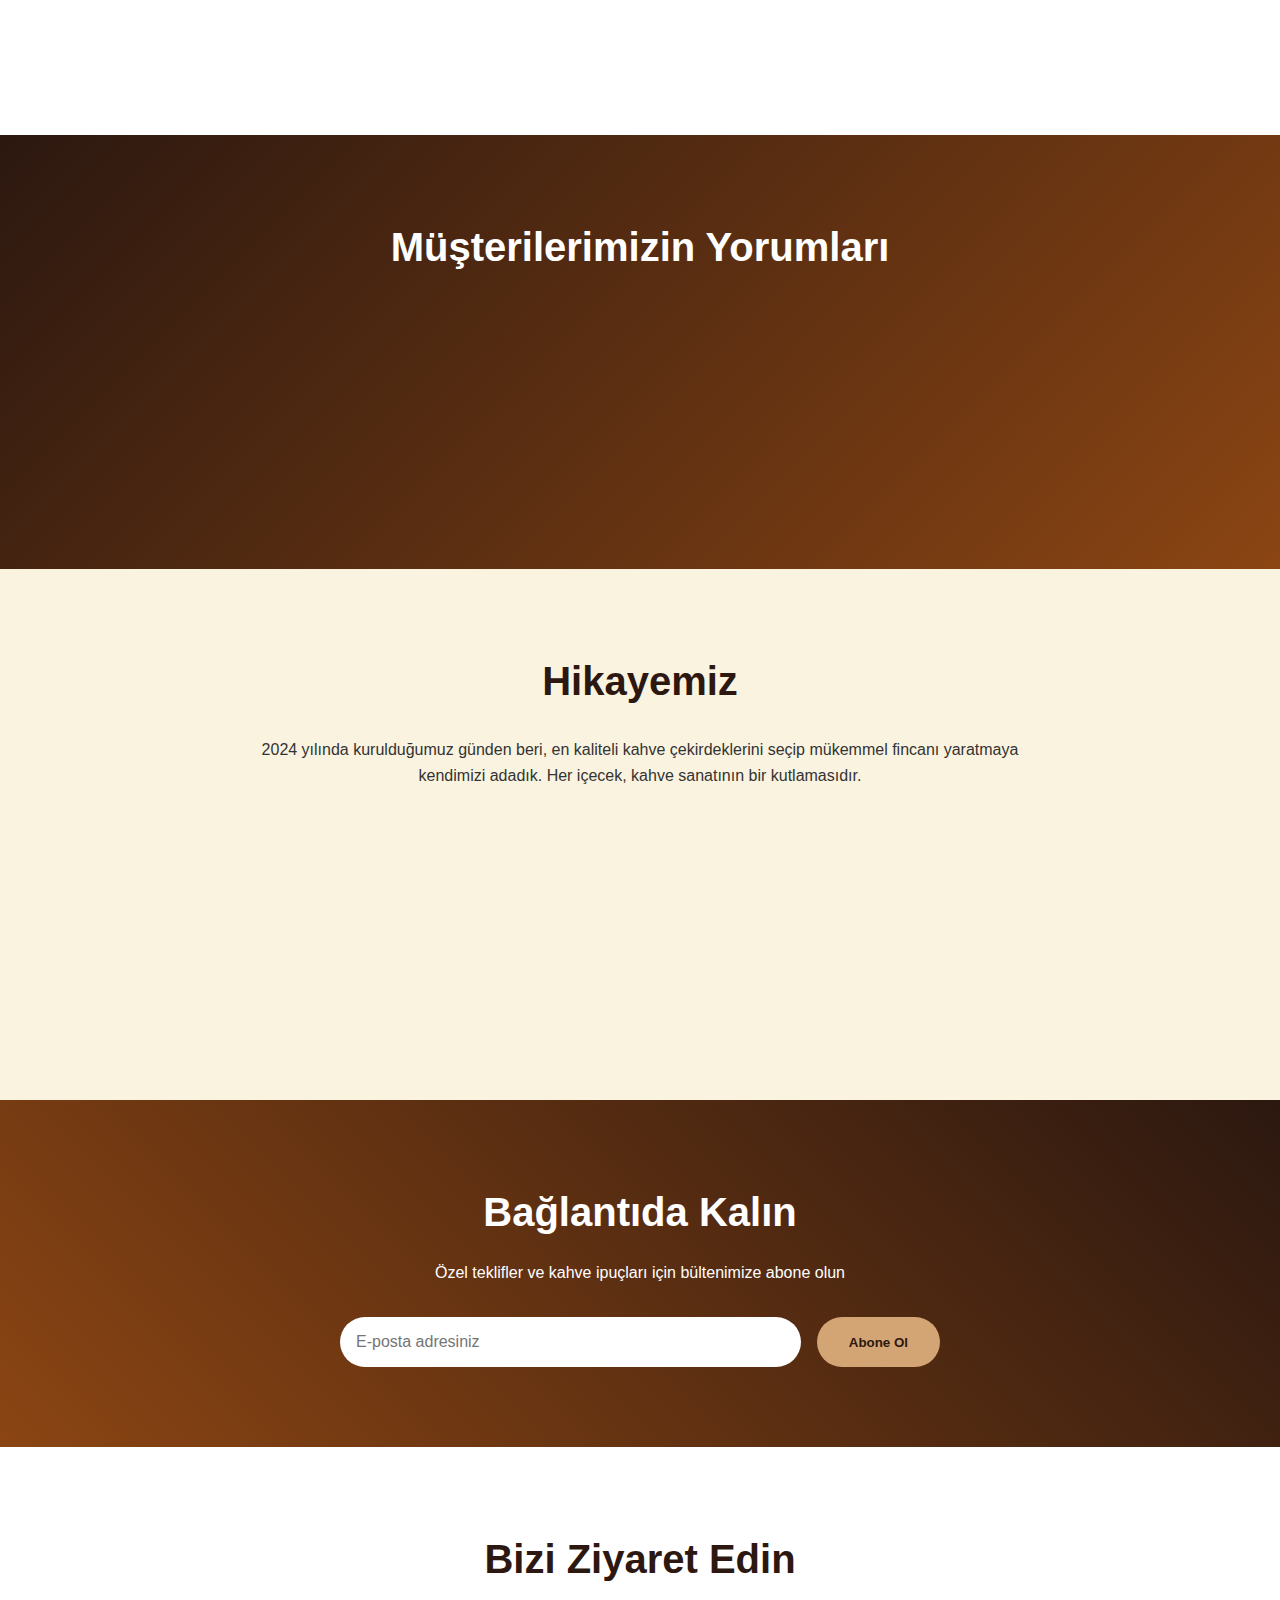
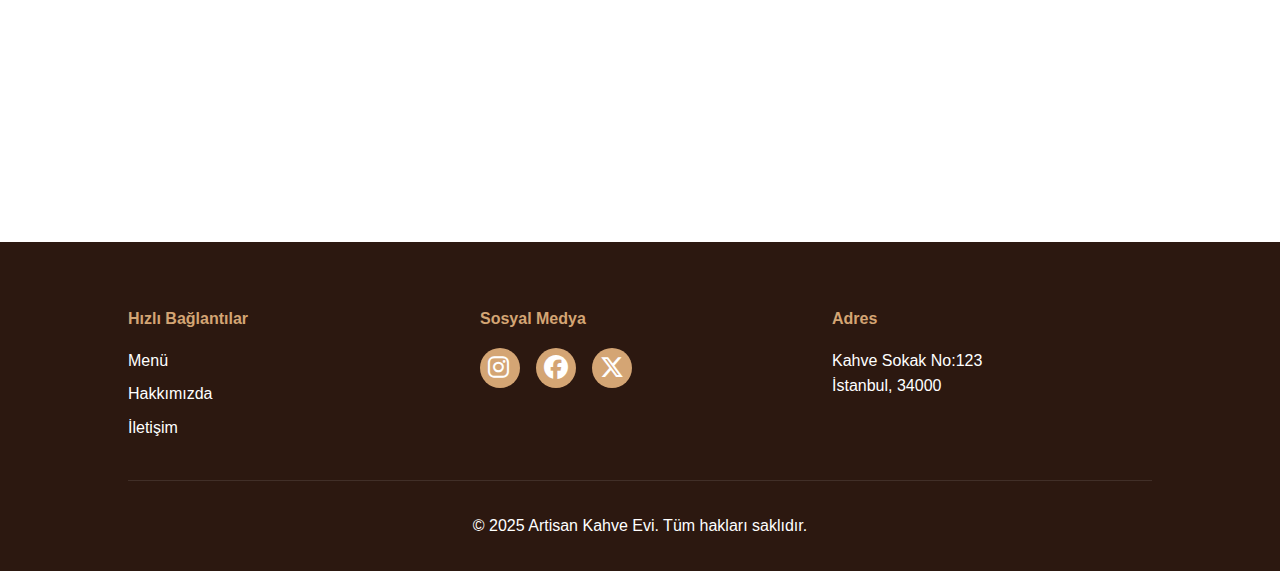
==== commit 885ed5de: "Add files via upload" ====
--- a/index.html
+++ b/index.html
@@ -8,6 +8,16 @@
     <link rel="stylesheet" href="https://cdnjs.cloudflare.com/ajax/libs/font-awesome/6.7.2/css/all.min.css" integrity="sha512-Evv84Mr4kqVGRNSgIGL/F/aIDqQb7xQ2vcrdIwxfjThSH8CSR7PBEakCr51Ck+w+/U6swU2Im1vVX0SVk9ABhg==" crossorigin="anonymous" referrerpolicy="no-referrer" />
 </head>
 <body>
+     <!-- Cookie Consent -->
+     <div class="cookie-consent" id="cookieConsent">
+        <div class="cookie-content">
+            <p>Bu web sitesi, size en iyi deneyimi sunmak için çerezleri kullanmaktadır. Sitemizi kullanmaya devam ederek, çerez kullanımımızı kabul etmiş olursunuz.</p>
+            <div class="cookie-buttons">
+                <a href="privacy-policy.html" class="cookie-link">Daha Fazla Bilgi</a>
+                <button class="cookie-accept" id="cookieAccept">Kabul Et</button>
+            </div>
+        </div>
+    </div>
     <nav class="navbar">
         <div class="logo">
             <div class="coffee-bean">
--- a/css/style.css
+++ b/css/style.css
@@ -708,4 +708,56 @@
     .newsletter-form {
         flex-direction: column;
     }
-}+}
+
+/* Cookie Consent */
+.cookie-consent {
+    position: fixed;
+    bottom: 0;
+    left: 0;
+    width: 100%;
+    background-color: rgba(0, 0, 0, 0.9);
+    color: white;
+    padding: 15px 0;
+    z-index: 9999;
+    display: none;
+  }
+  
+  .cookie-content {
+    display: flex;
+    justify-content: space-between;
+    align-items: center;
+    max-width: 1200px;
+    margin: 0 auto;
+    padding: 0 20px;
+  }
+  
+  .cookie-content p {
+    margin: 0;
+    font-size: 0.9rem;
+  }
+  
+  .cookie-buttons {
+    display: flex;
+    gap: 15px;
+  }
+  
+  .cookie-link {
+    color: var(--accent-color);
+    text-decoration: underline;
+  }
+  
+  .cookie-accept {
+    background-color: var(--primary-color);
+    color: white;
+    border: none;
+    padding: 8px 20px;
+    border-radius: var(--border-radius);
+    cursor: pointer;
+    transition: var(--transition);
+  }
+  
+  .cookie-accept:hover {
+    background-color: var(--accent-color);
+  }
+  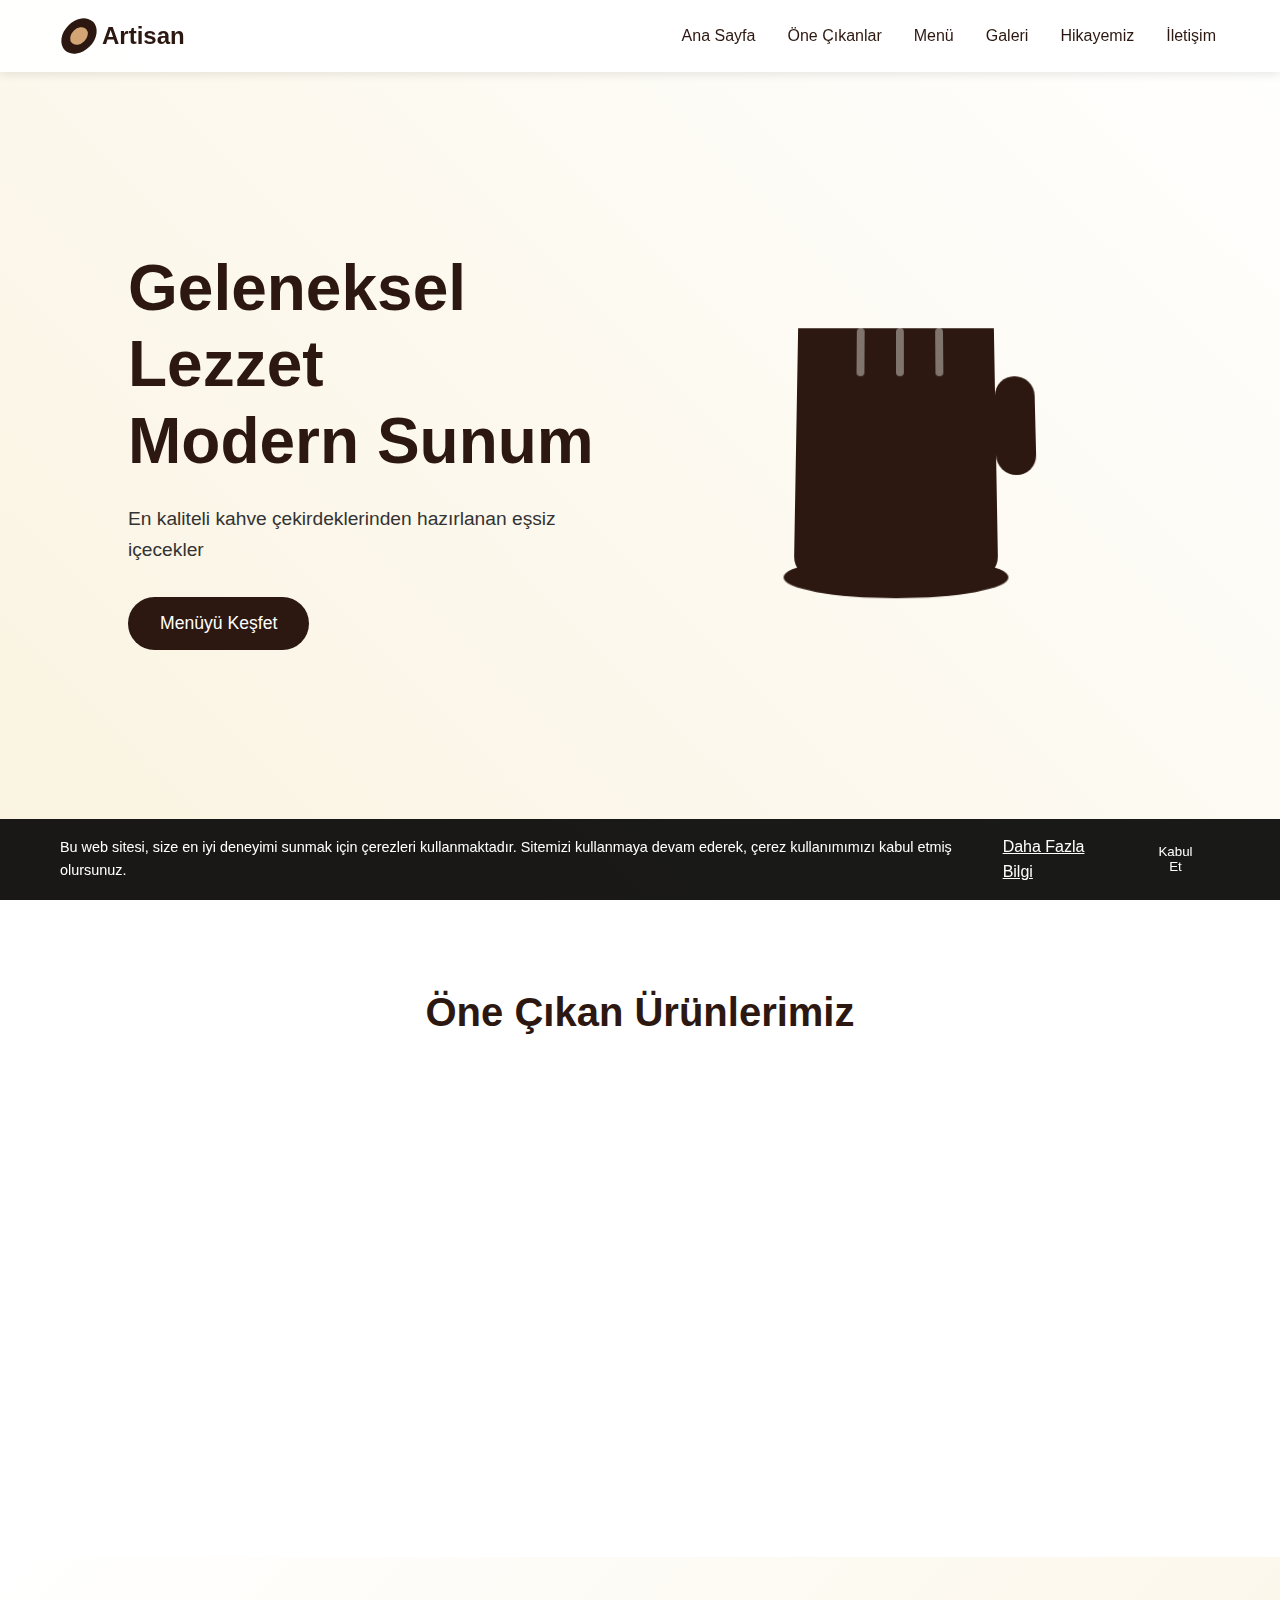
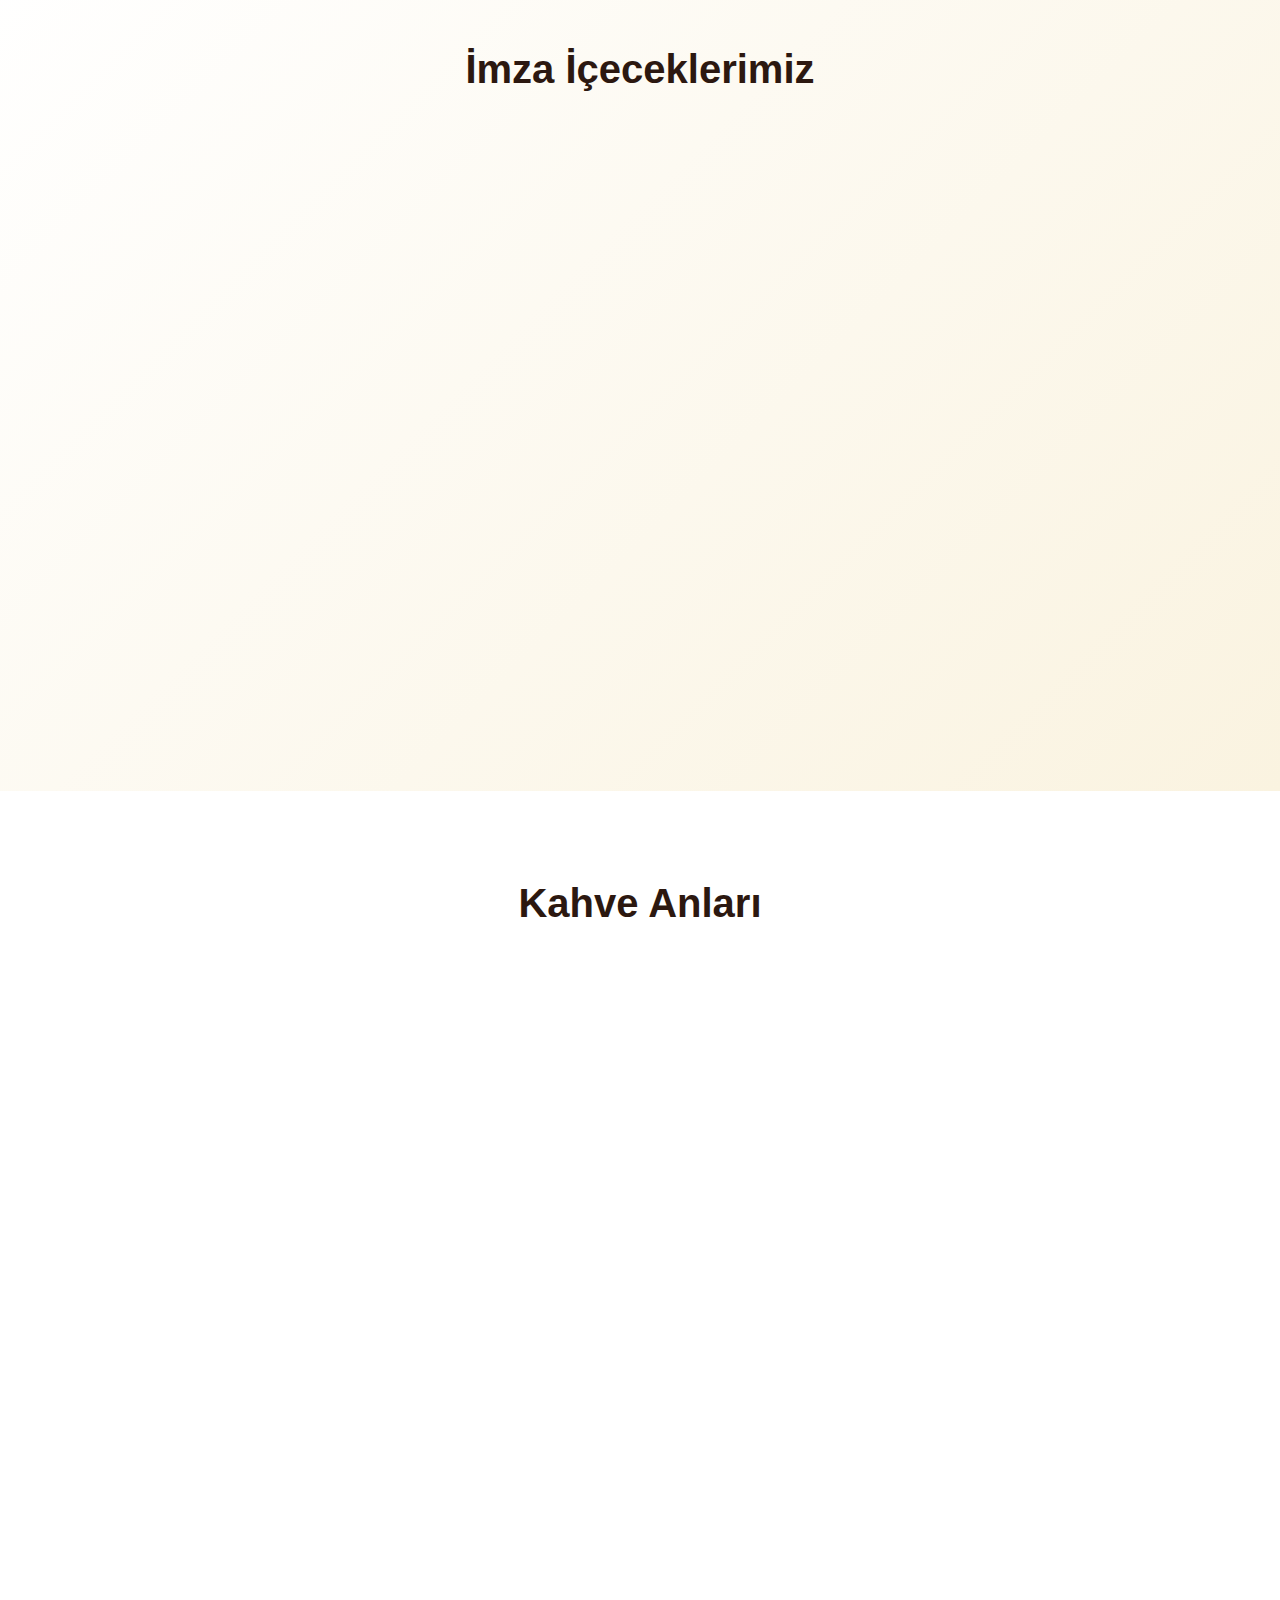
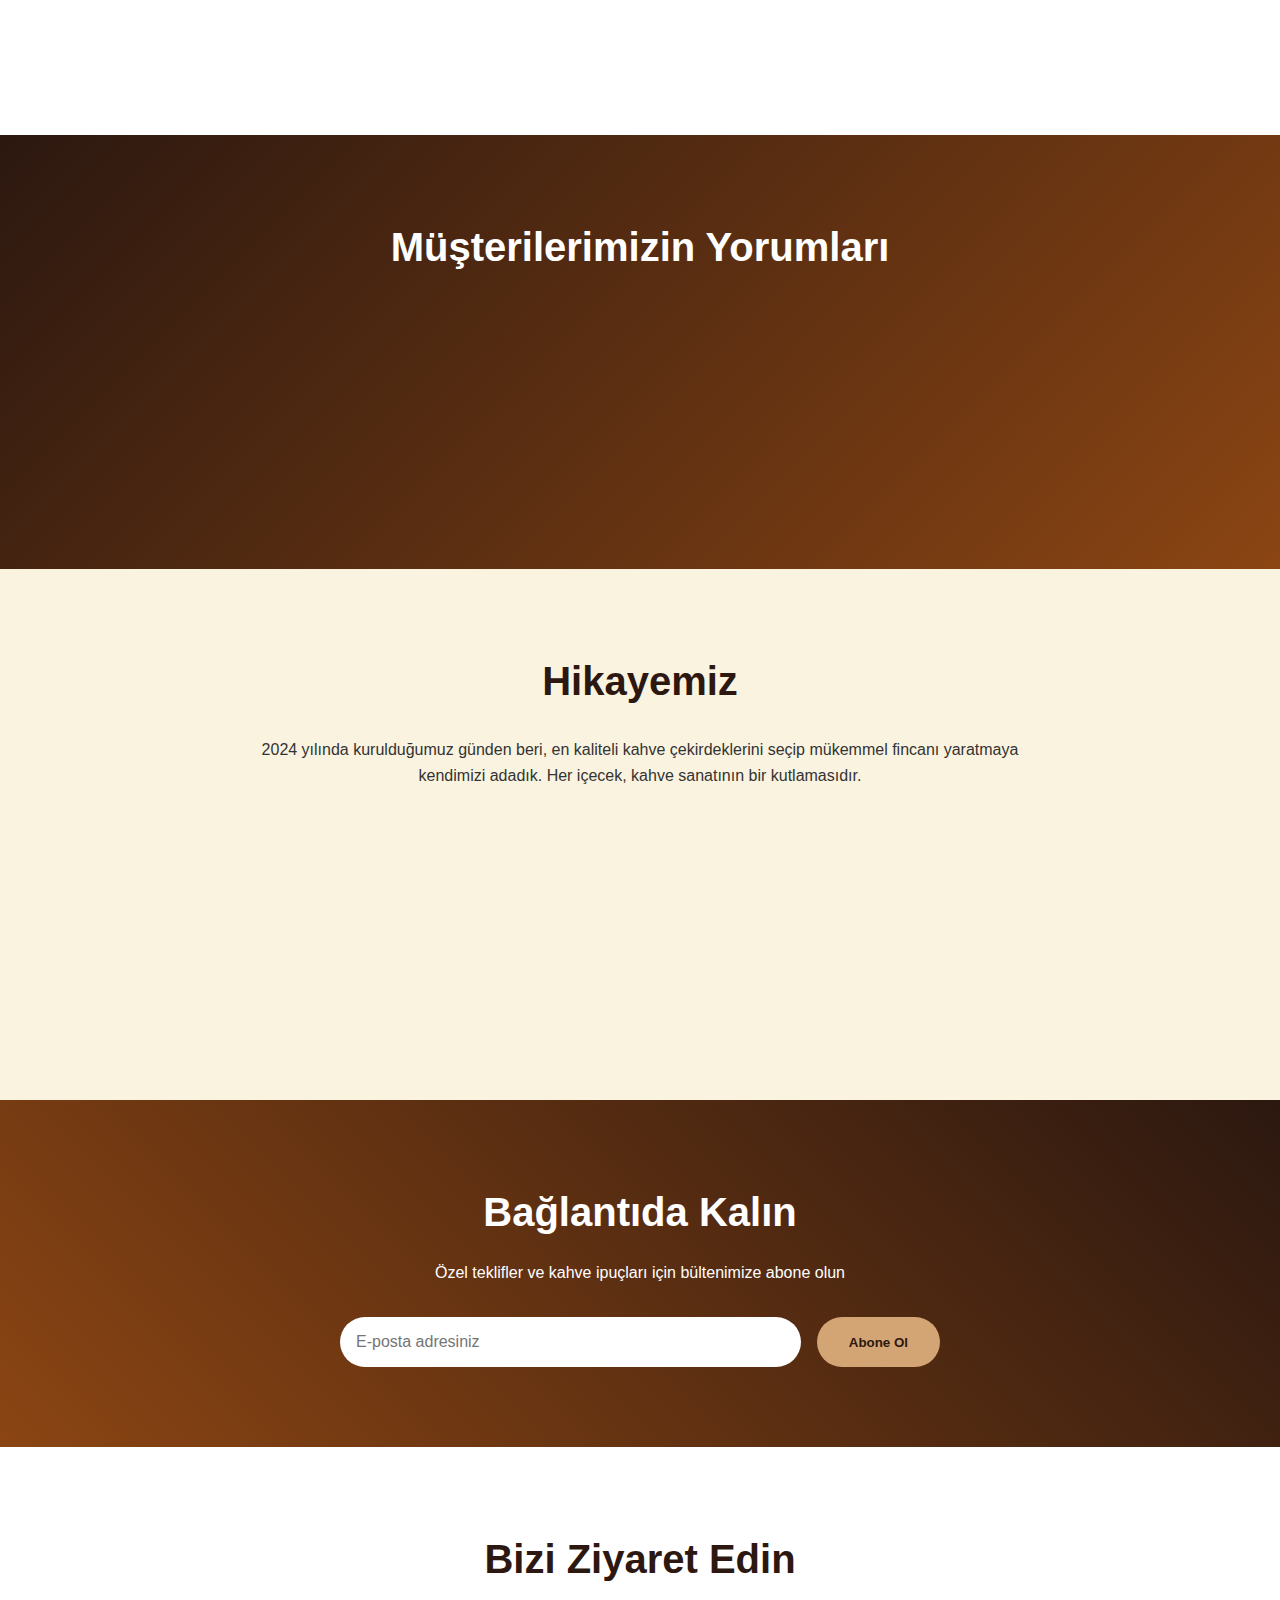
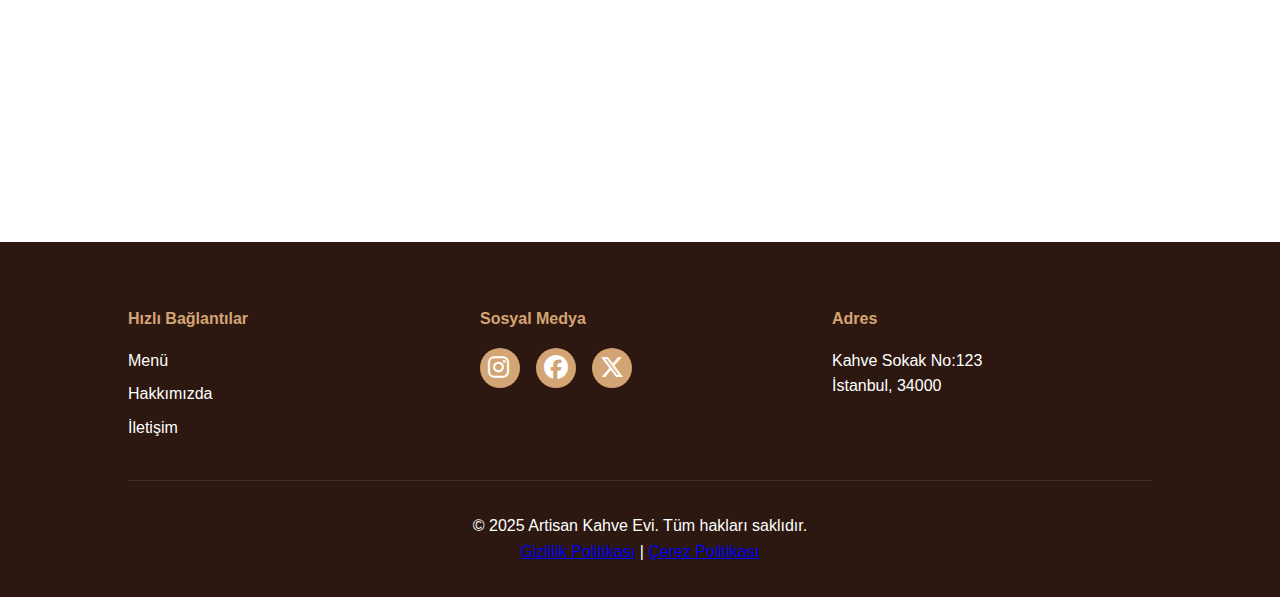
==== commit 11b56cde: "asd" ====
--- a/index.html
+++ b/index.html
@@ -1,17 +1,22 @@
 <!DOCTYPE html>
 <html lang="tr">
+
 <head>
     <meta charset="UTF-8">
     <meta name="viewport" content="width=device-width, initial-scale=1.0">
     <title>Artisan Kahve Evi</title>
     <link rel="stylesheet" href="css/style.css">
-    <link rel="stylesheet" href="https://cdnjs.cloudflare.com/ajax/libs/font-awesome/6.7.2/css/all.min.css" integrity="sha512-Evv84Mr4kqVGRNSgIGL/F/aIDqQb7xQ2vcrdIwxfjThSH8CSR7PBEakCr51Ck+w+/U6swU2Im1vVX0SVk9ABhg==" crossorigin="anonymous" referrerpolicy="no-referrer" />
+    <link rel="stylesheet" href="https://cdnjs.cloudflare.com/ajax/libs/font-awesome/6.7.2/css/all.min.css"
+        integrity="sha512-Evv84Mr4kqVGRNSgIGL/F/aIDqQb7xQ2vcrdIwxfjThSH8CSR7PBEakCr51Ck+w+/U6swU2Im1vVX0SVk9ABhg=="
+        crossorigin="anonymous" referrerpolicy="no-referrer" />
 </head>
+
 <body>
-     <!-- Cookie Consent -->
-     <div class="cookie-consent" id="cookieConsent">
+    <!-- Cookie Consent -->
+    <div class="cookie-consent" id="cookieConsent">
         <div class="cookie-content">
-            <p>Bu web sitesi, size en iyi deneyimi sunmak için çerezleri kullanmaktadır. Sitemizi kullanmaya devam ederek, çerez kullanımımızı kabul etmiş olursunuz.</p>
+            <p>Bu web sitesi, size en iyi deneyimi sunmak için çerezleri kullanmaktadır. Sitemizi kullanmaya devam
+                ederek, çerez kullanımımızı kabul etmiş olursunuz.</p>
             <div class="cookie-buttons">
                 <a href="privacy-policy.html" class="cookie-link">Daha Fazla Bilgi</a>
                 <button class="cookie-accept" id="cookieAccept">Kabul Et</button>
@@ -60,7 +65,8 @@
         <div class="featured-grid">
             <div class="featured-item" data-aos="fade-up">
                 <div class="featured-image beans">
-                    <img src="https://images.unsplash.com/photo-1450024529642-858b23834369?w=600&auto=format&fit=crop&q=60&ixlib=rb-4.0.3&ixid=M3wxMjA3fDB8MHxzZWFyY2h8MTR8fGhvdCUyMGJldmVyYWdlfGVufDB8fDB8fHww" alt="">
+                    <img src="https://images.unsplash.com/photo-1450024529642-858b23834369?w=600&auto=format&fit=crop&q=60&ixlib=rb-4.0.3&ixid=M3wxMjA3fDB8MHxzZWFyY2h8MTR8fGhvdCUyMGJldmVyYWdlfGVufDB8fDB8fHww"
+                        alt="">
                 </div>
                 <h3>Özel Kahve Çekirdekleri</h3>
                 <p>Etiyopya Yirgacheffe</p>
@@ -68,7 +74,8 @@
             </div>
             <div class="featured-item" data-aos="fade-up" data-aos-delay="100">
                 <div class="featured-image equipment">
-                    <img src="https://images.unsplash.com/photo-1565428498507-6938cf6ff3ed?w=600&auto=format&fit=crop&q=60&ixlib=rb-4.0.3&ixid=M3wxMjA3fDB8MHxzZWFyY2h8MjN8fGhvdCUyMGJldmVyYWdlfGVufDB8fDB8fHww" alt="">
+                    <img src="https://images.unsplash.com/photo-1565428498507-6938cf6ff3ed?w=600&auto=format&fit=crop&q=60&ixlib=rb-4.0.3&ixid=M3wxMjA3fDB8MHxzZWFyY2h8MjN8fGhvdCUyMGJldmVyYWdlfGVufDB8fDB8fHww"
+                        alt="">
                 </div>
                 <h3>Demleme Ekipmanları</h3>
                 <p>Chemex Pour Over</p>
@@ -76,7 +83,8 @@
             </div>
             <div class="featured-item" data-aos="fade-up" data-aos-delay="200">
                 <div class="featured-image subscription">
-                    <img src="https://images.unsplash.com/photo-1561394026-0f29a9f0829c?w=600&auto=format&fit=crop&q=60&ixlib=rb-4.0.3&ixid=M3wxMjA3fDB8MHxzZWFyY2h8MzJ8fGhvdCUyMGJldmVyYWdlfGVufDB8fDB8fHww" alt="">
+                    <img src="https://images.unsplash.com/photo-1561394026-0f29a9f0829c?w=600&auto=format&fit=crop&q=60&ixlib=rb-4.0.3&ixid=M3wxMjA3fDB8MHxzZWFyY2h8MzJ8fGhvdCUyMGJldmVyYWdlfGVufDB8fDB8fHww"
+                        alt="">
                 </div>
                 <h3>Kahve Aboneliği</h3>
                 <p>Aylık Özel Seçim</p>
@@ -121,22 +129,28 @@
         <h2>Kahve Anları</h2>
         <div class="gallery-grid">
             <div class="gallery-item" data-aos="zoom-in">
-                <img src="https://images.unsplash.com/photo-1680853413523-65c7d70944ec?w=600&auto=format&fit=crop&q=60&ixlib=rb-4.0.3&ixid=M3wxMjA3fDB8MHxzZWFyY2h8M3x8JUMzJTk2emVsJTIwS2FodmUlMjAlQzMlODdla2lyZGVrbGVyaXxlbnwwfHwwfHx8MA%3D%3D" alt="Kahve Sanatı" />
+                <img src="https://images.unsplash.com/photo-1680853413523-65c7d70944ec?w=600&auto=format&fit=crop&q=60&ixlib=rb-4.0.3&ixid=M3wxMjA3fDB8MHxzZWFyY2h8M3x8JUMzJTk2emVsJTIwS2FodmUlMjAlQzMlODdla2lyZGVrbGVyaXxlbnwwfHwwfHx8MA%3D%3D"
+                    alt="Kahve Sanatı" />
             </div>
             <div class="gallery-item" data-aos="zoom-in" data-aos-delay="100">
-                <img src="https://images.unsplash.com/photo-1645262458871-ef8d517745ca?w=600&auto=format&fit=crop&q=60&ixlib=rb-4.0.3&ixid=M3wxMjA3fDB8MHxzZWFyY2h8MTJ8fCVDMyU5NnplbCUyMEthaHZlJTIwJUMzJTg3ZWtpcmRla2xlcml8ZW58MHx8MHx8fDA%3D" alt="Kahve Dükkanı" />
+                <img src="https://images.unsplash.com/photo-1645262458871-ef8d517745ca?w=600&auto=format&fit=crop&q=60&ixlib=rb-4.0.3&ixid=M3wxMjA3fDB8MHxzZWFyY2h8MTJ8fCVDMyU5NnplbCUyMEthaHZlJTIwJUMzJTg3ZWtpcmRla2xlcml8ZW58MHx8MHx8fDA%3D"
+                    alt="Kahve Dükkanı" />
             </div>
             <div class="gallery-item" data-aos="zoom-in" data-aos-delay="200">
-                <img src="https://plus.unsplash.com/premium_photo-1674327105074-46dd8319164b?w=600&auto=format&fit=crop&q=60&ixlib=rb-4.0.3&ixid=M3wxMjA3fDB8MHxzZWFyY2h8NXx8Y29mZmVlfGVufDB8fDB8fHww" alt="Kahve Çekirdekleri" />
+                <img src="https://plus.unsplash.com/premium_photo-1674327105074-46dd8319164b?w=600&auto=format&fit=crop&q=60&ixlib=rb-4.0.3&ixid=M3wxMjA3fDB8MHxzZWFyY2h8NXx8Y29mZmVlfGVufDB8fDB8fHww"
+                    alt="Kahve Çekirdekleri" />
             </div>
             <div class="gallery-item" data-aos="zoom-in" data-aos-delay="300">
-                <img src="https://images.unsplash.com/photo-1608735484559-50aa06c9478c?w=600&auto=format&fit=crop&q=60&ixlib=rb-4.0.3&ixid=M3wxMjA3fDB8MHxzZWFyY2h8NHx8aG90JTIwYmV2ZXJhZ2V8ZW58MHx8MHx8fDA%3D" alt="Kahve Demleme" />
+                <img src="https://images.unsplash.com/photo-1608735484559-50aa06c9478c?w=600&auto=format&fit=crop&q=60&ixlib=rb-4.0.3&ixid=M3wxMjA3fDB8MHxzZWFyY2h8NHx8aG90JTIwYmV2ZXJhZ2V8ZW58MHx8MHx8fDA%3D"
+                    alt="Kahve Demleme" />
             </div>
             <div class="gallery-item" data-aos="zoom-in" data-aos-delay="300">
-                <img src="https://images.unsplash.com/photo-1481391032119-d89fee407e44?w=600&auto=format&fit=crop&q=60&ixlib=rb-4.0.3&ixid=M3wxMjA3fDB8MHxzZWFyY2h8MzF8fGhvdCUyMGJldmVyYWdlfGVufDB8fDB8fHww" alt="Kahve Demleme" />
+                <img src="https://images.unsplash.com/photo-1481391032119-d89fee407e44?w=600&auto=format&fit=crop&q=60&ixlib=rb-4.0.3&ixid=M3wxMjA3fDB8MHxzZWFyY2h8MzF8fGhvdCUyMGJldmVyYWdlfGVufDB8fDB8fHww"
+                    alt="Kahve Demleme" />
             </div>
             <div class="gallery-item" data-aos="zoom-in" data-aos-delay="300">
-                <img src="https://plus.unsplash.com/premium_photo-1695945388510-b736e711c331?w=600&auto=format&fit=crop&q=60&ixlib=rb-4.0.3&ixid=M3wxMjA3fDB8MHxzZWFyY2h8MzN8fGhvdCUyMGJldmVyYWdlfGVufDB8fDB8fHww" alt="Kahve Demleme" />
+                <img src="https://plus.unsplash.com/premium_photo-1695945388510-b736e711c331?w=600&auto=format&fit=crop&q=60&ixlib=rb-4.0.3&ixid=M3wxMjA3fDB8MHxzZWFyY2h8MzN8fGhvdCUyMGJldmVyYWdlfGVufDB8fDB8fHww"
+                    alt="Kahve Demleme" />
             </div>
         </div>
     </section>
@@ -162,7 +176,8 @@
     <section id="story" class="story">
         <div class="story-content">
             <h2>Hikayemiz</h2>
-            <p>2024 yılında kurulduğumuz günden beri, en kaliteli kahve çekirdeklerini seçip mükemmel fincanı yaratmaya kendimizi adadık. Her içecek, kahve sanatının bir kutlamasıdır.</p>
+            <p>2024 yılında kurulduğumuz günden beri, en kaliteli kahve çekirdeklerini seçip mükemmel fincanı yaratmaya
+                kendimizi adadık. Her içecek, kahve sanatının bir kutlamasıdır.</p>
         </div>
         <div class="coffee-journey">
             <div class="journey-step" data-aos="fade-right">
@@ -234,12 +249,19 @@
                     <p>Kahve Sokak No:123<br>İstanbul, 34000</p>
                 </div>
             </div>
+
             <div class="footer-bottom">
                 <p>&copy; 2025 Artisan Kahve Evi. Tüm hakları saklıdır.</p>
+                <p>
+                    <a href="privacy-policy.html">Gizlilik Politikası</a> |
+                    <a href="cookie-policy.html">Çerez Politikası</a>
+                </p>
+                </p>
             </div>
         </div>
     </footer>
 
     <script src="js/main.js"></script>
 </body>
+
 </html>